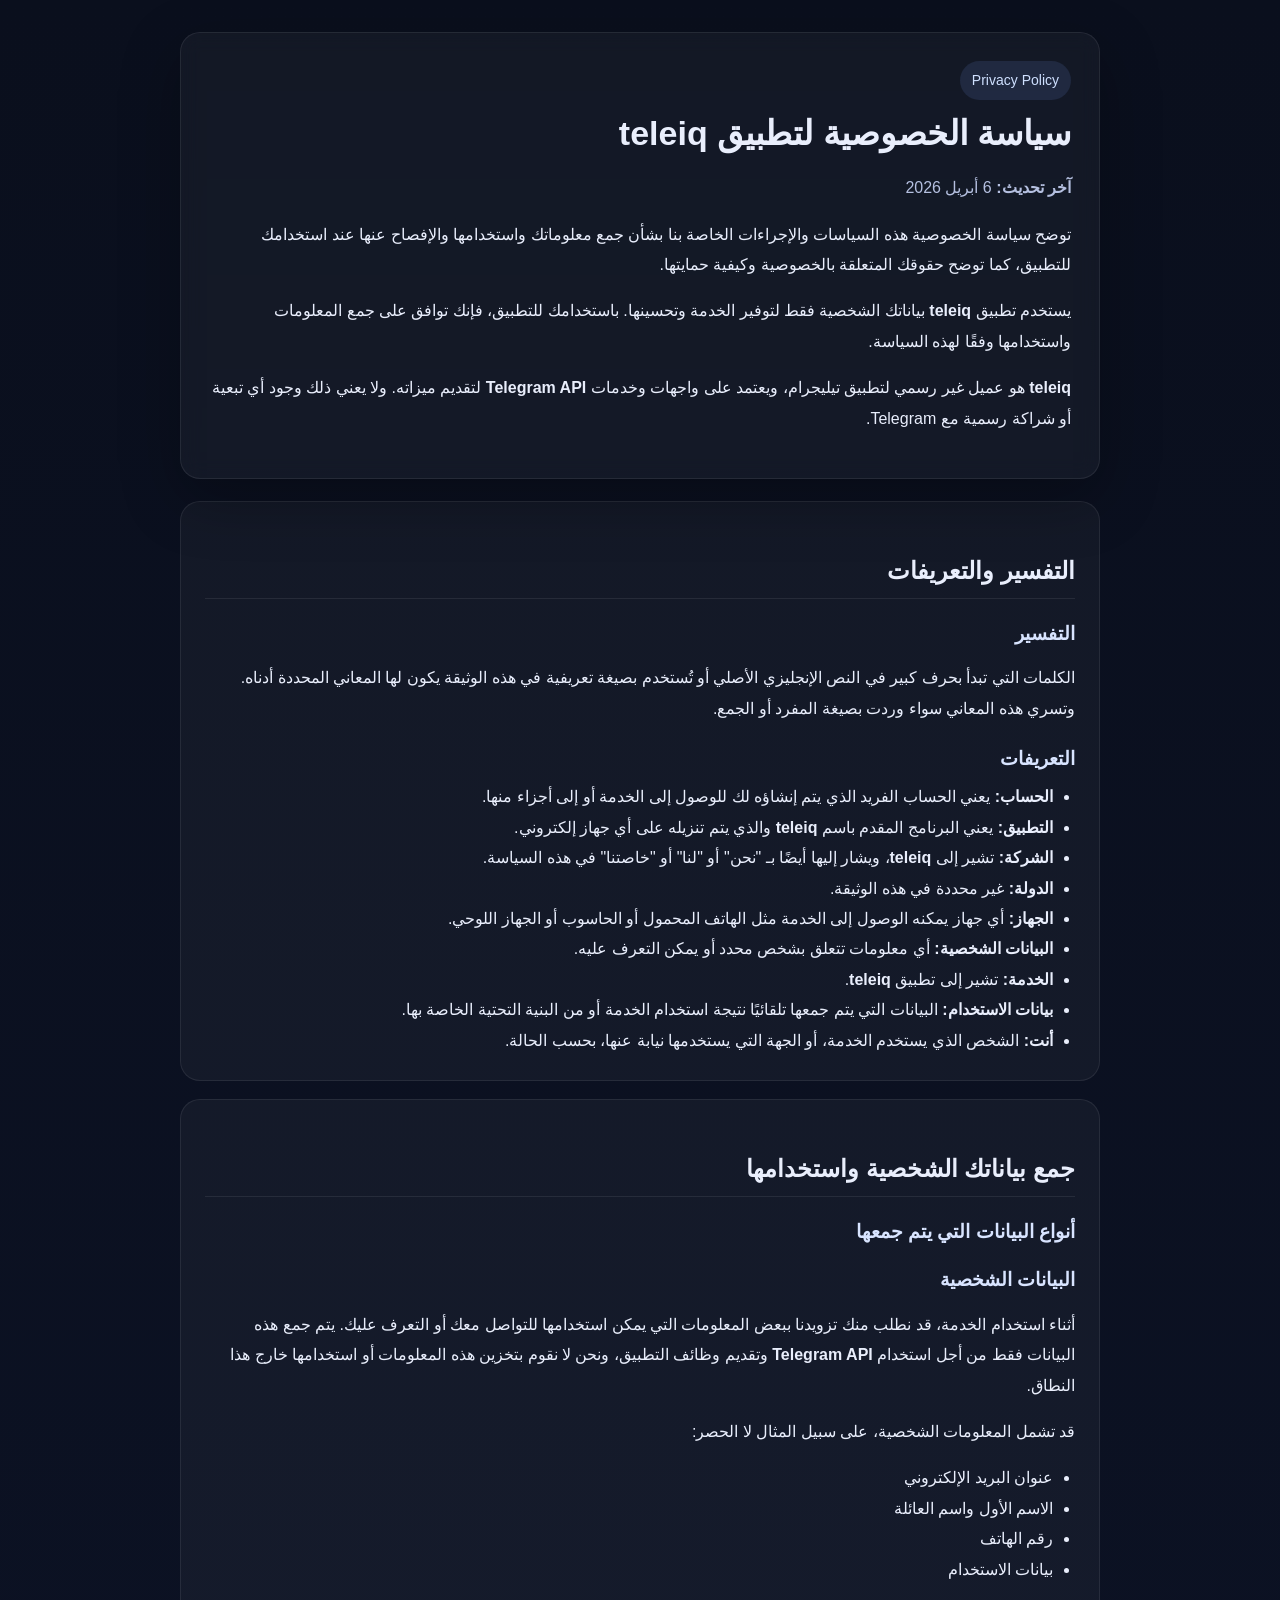
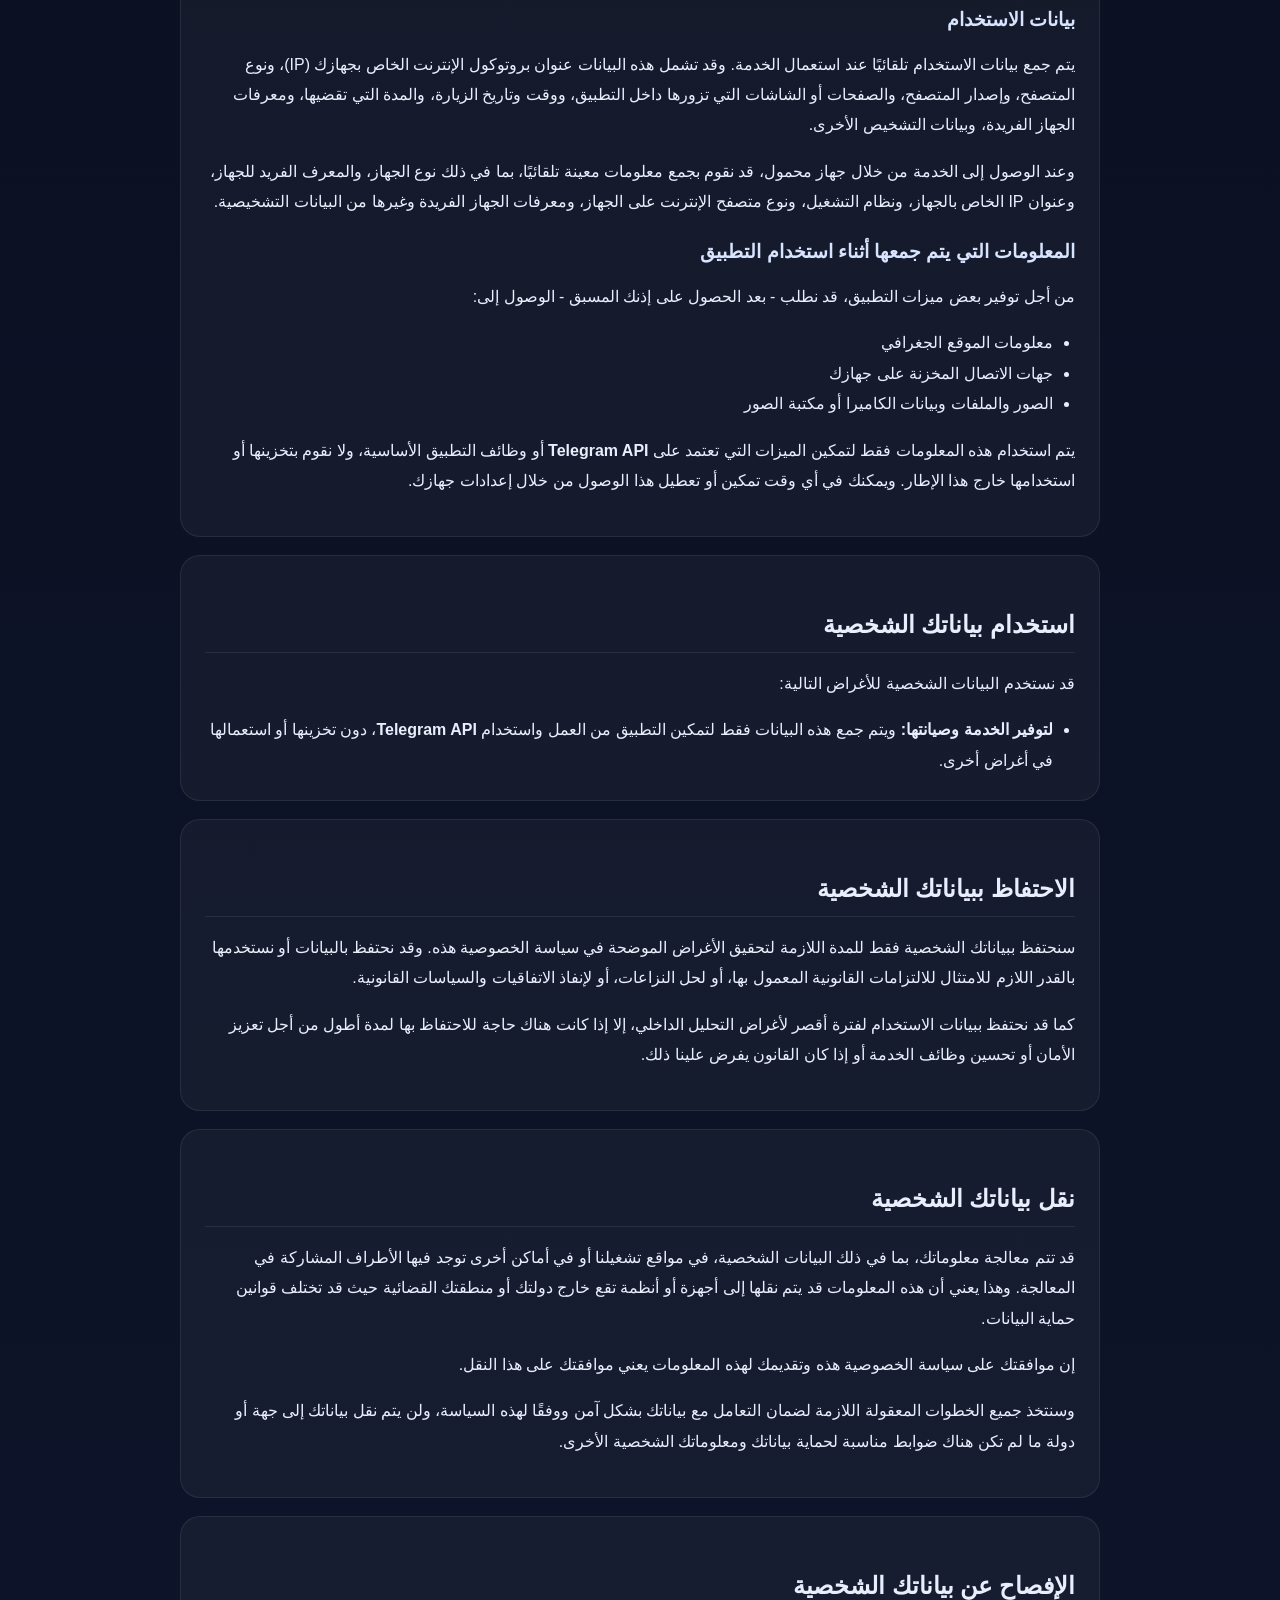
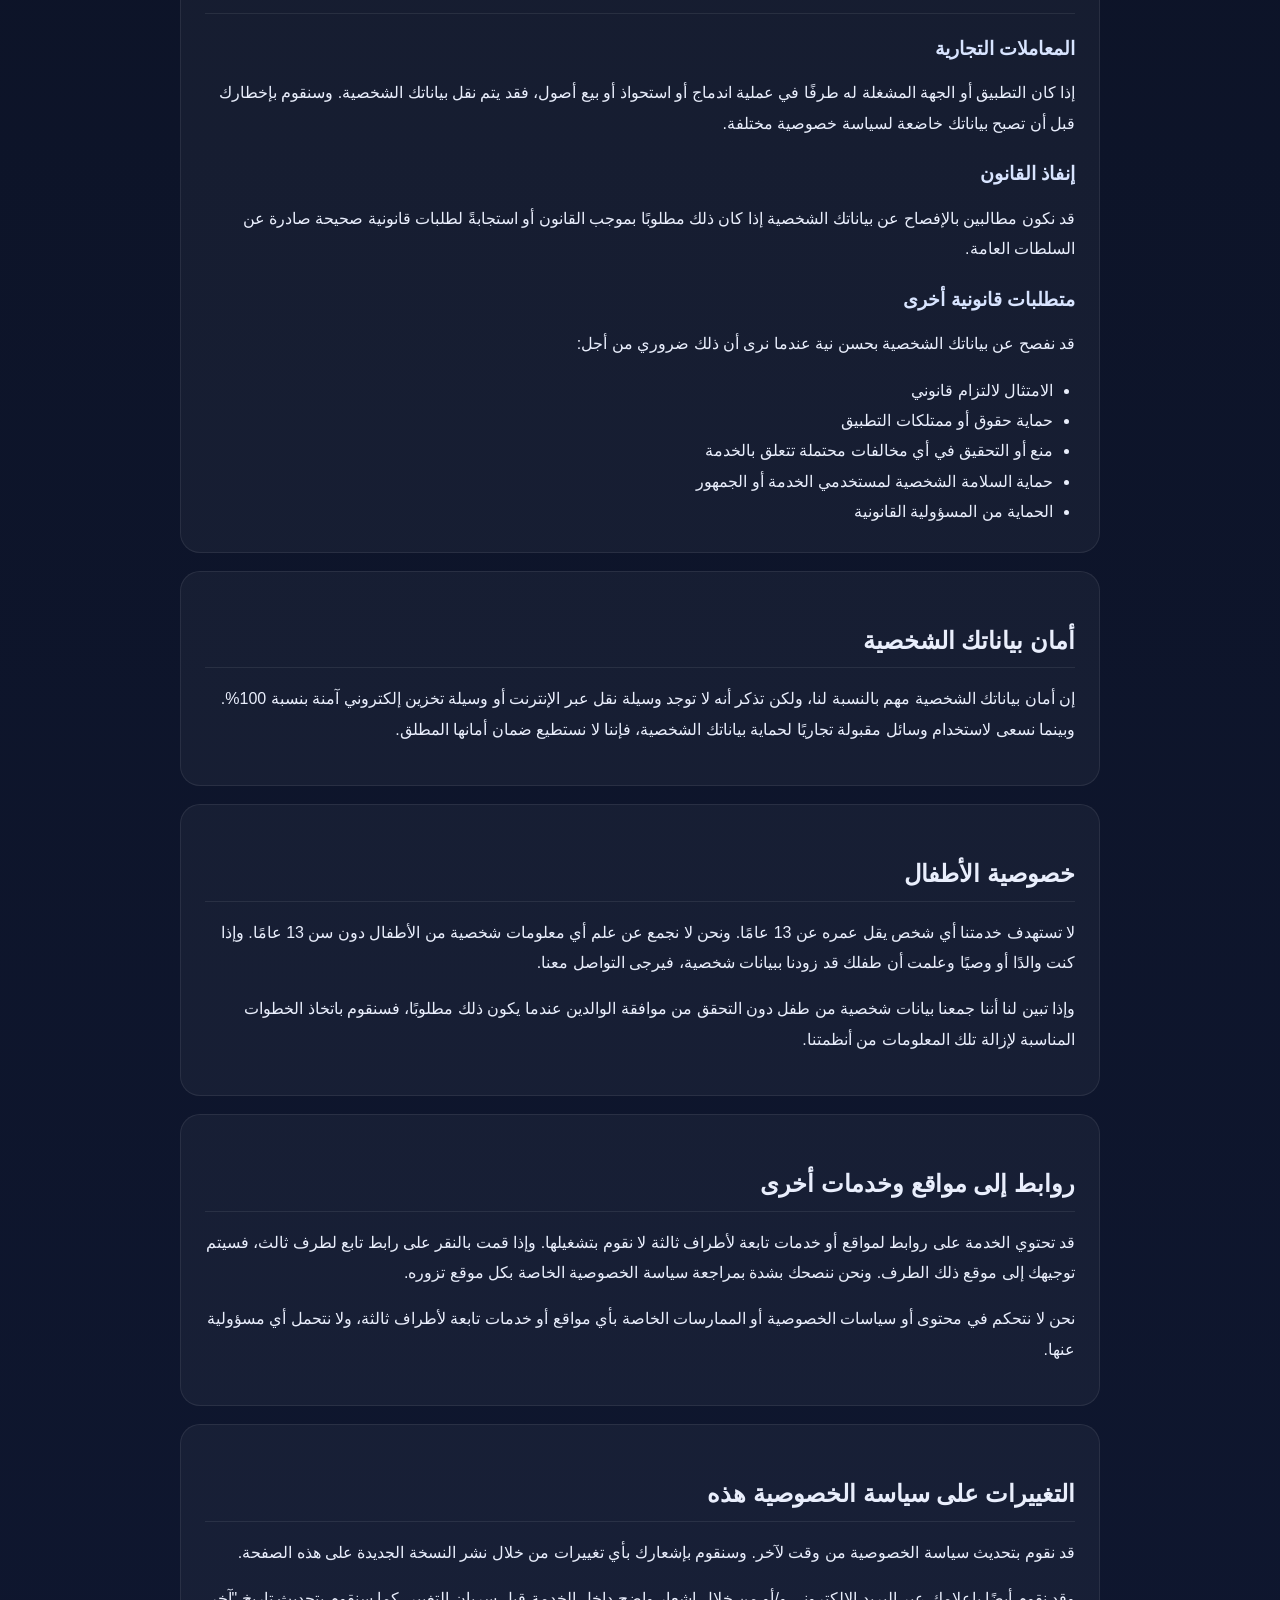
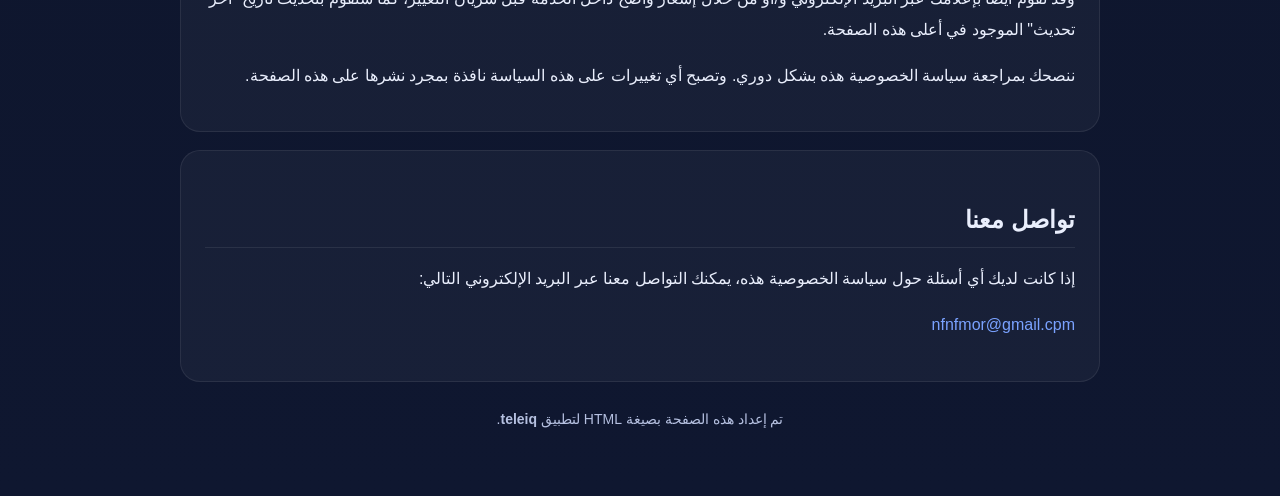
==== teleiq_privacy_policy.html @ 4e54b21d "Add files via upload" ====
<!DOCTYPE html>
<html lang="ar" dir="rtl">
<head>
  <meta charset="UTF-8" />
  <meta name="viewport" content="width=device-width, initial-scale=1.0" />
  <title>سياسة الخصوصية | teleiq</title>
  <style>
    :root {
      --bg: #0b1020;
      --card: #121a2f;
      --card-2: #17213d;
      --text: #e9eefc;
      --muted: #b5c0e0;
      --accent: #7aa2ff;
      --border: rgba(255,255,255,0.08);
    }

    * { box-sizing: border-box; }

    body {
      margin: 0;
      font-family: Tahoma, Arial, sans-serif;
      background: linear-gradient(180deg, #0a0f1d 0%, #0f1730 100%);
      color: var(--text);
      line-height: 1.9;
    }

    .container {
      max-width: 960px;
      margin: 0 auto;
      padding: 32px 20px 64px;
    }

    .hero {
      background: rgba(255,255,255,0.04);
      border: 1px solid var(--border);
      border-radius: 20px;
      padding: 28px;
      backdrop-filter: blur(10px);
      box-shadow: 0 20px 60px rgba(0,0,0,0.28);
      margin-bottom: 22px;
    }

    .badge {
      display: inline-block;
      padding: 6px 12px;
      border-radius: 999px;
      background: rgba(122,162,255,0.12);
      color: #cfe0ff;
      font-size: 14px;
      margin-bottom: 10px;
    }

    h1, h2, h3 { line-height: 1.4; margin-top: 0; }
    h1 { font-size: 34px; margin-bottom: 10px; }
    h2 {
      font-size: 24px;
      margin: 28px 0 12px;
      padding-bottom: 10px;
      border-bottom: 1px solid var(--border);
    }
    h3 { font-size: 19px; margin: 22px 0 10px; color: #d8e4ff; }

    p, li { color: var(--text); }
    .muted { color: var(--muted); }

    .section {
      background: rgba(255,255,255,0.04);
      border: 1px solid var(--border);
      border-radius: 20px;
      padding: 24px;
      margin-top: 18px;
    }

    ul {
      padding-inline-start: 22px;
      margin: 0;
    }

    a {
      color: var(--accent);
      text-decoration: none;
    }

    a:hover { text-decoration: underline; }

    .footer {
      margin-top: 24px;
      color: var(--muted);
      font-size: 14px;
      text-align: center;
    }

    code {
      background: rgba(255,255,255,0.08);
      padding: 2px 8px;
      border-radius: 8px;
      font-family: Consolas, monospace;
      direction: ltr;
      display: inline-block;
    }

    @media (max-width: 640px) {
      h1 { font-size: 28px; }
      h2 { font-size: 21px; }
      .hero, .section { padding: 18px; }
    }
  </style>
</head>
<body>
  <div class="container">
    <section class="hero">
      <div class="badge">Privacy Policy</div>
      <h1>سياسة الخصوصية لتطبيق teleiq</h1>
      <p class="muted"><strong>آخر تحديث:</strong> 6 أبريل 2026</p>
      <p>
        توضح سياسة الخصوصية هذه السياسات والإجراءات الخاصة بنا بشأن جمع معلوماتك واستخدامها والإفصاح عنها عند استخدامك للتطبيق،
        كما توضح حقوقك المتعلقة بالخصوصية وكيفية حمايتها.
      </p>
      <p>
        يستخدم تطبيق <strong>teleiq</strong> بياناتك الشخصية فقط لتوفير الخدمة وتحسينها. باستخدامك للتطبيق، فإنك توافق على جمع
        المعلومات واستخدامها وفقًا لهذه السياسة.
      </p>
      <p>
        <strong>teleiq</strong> هو عميل غير رسمي لتطبيق تيليجرام، ويعتمد على واجهات وخدمات <strong>Telegram API</strong> لتقديم ميزاته.
        ولا يعني ذلك وجود أي تبعية أو شراكة رسمية مع Telegram.
      </p>
    </section>

    <section class="section">
      <h2>التفسير والتعريفات</h2>
      <h3>التفسير</h3>
      <p>
        الكلمات التي تبدأ بحرف كبير في النص الإنجليزي الأصلي أو تُستخدم بصيغة تعريفية في هذه الوثيقة يكون لها المعاني المحددة أدناه.
        وتسري هذه المعاني سواء وردت بصيغة المفرد أو الجمع.
      </p>

      <h3>التعريفات</h3>
      <ul>
        <li><strong>الحساب:</strong> يعني الحساب الفريد الذي يتم إنشاؤه لك للوصول إلى الخدمة أو إلى أجزاء منها.</li>
        <li><strong>التطبيق:</strong> يعني البرنامج المقدم باسم <strong>teleiq</strong> والذي يتم تنزيله على أي جهاز إلكتروني.</li>
        <li><strong>الشركة:</strong> تشير إلى <strong>teleiq</strong>، ويشار إليها أيضًا بـ "نحن" أو "لنا" أو "خاصتنا" في هذه السياسة.</li>
        <li><strong>الدولة:</strong> غير محددة في هذه الوثيقة.</li>
        <li><strong>الجهاز:</strong> أي جهاز يمكنه الوصول إلى الخدمة مثل الهاتف المحمول أو الحاسوب أو الجهاز اللوحي.</li>
        <li><strong>البيانات الشخصية:</strong> أي معلومات تتعلق بشخص محدد أو يمكن التعرف عليه.</li>
        <li><strong>الخدمة:</strong> تشير إلى تطبيق <strong>teleiq</strong>.</li>
        <li><strong>بيانات الاستخدام:</strong> البيانات التي يتم جمعها تلقائيًا نتيجة استخدام الخدمة أو من البنية التحتية الخاصة بها.</li>
        <li><strong>أنت:</strong> الشخص الذي يستخدم الخدمة، أو الجهة التي يستخدمها نيابة عنها، بحسب الحالة.</li>
      </ul>
    </section>

    <section class="section">
      <h2>جمع بياناتك الشخصية واستخدامها</h2>

      <h3>أنواع البيانات التي يتم جمعها</h3>

      <h3>البيانات الشخصية</h3>
      <p>
        أثناء استخدام الخدمة، قد نطلب منك تزويدنا ببعض المعلومات التي يمكن استخدامها للتواصل معك أو التعرف عليك. يتم جمع هذه البيانات
        فقط من أجل استخدام <strong>Telegram API</strong> وتقديم وظائف التطبيق، ونحن لا نقوم بتخزين هذه المعلومات أو استخدامها خارج هذا النطاق.
      </p>
      <p>قد تشمل المعلومات الشخصية، على سبيل المثال لا الحصر:</p>
      <ul>
        <li>عنوان البريد الإلكتروني</li>
        <li>الاسم الأول واسم العائلة</li>
        <li>رقم الهاتف</li>
        <li>بيانات الاستخدام</li>
      </ul>

      <h3>بيانات الاستخدام</h3>
      <p>
        يتم جمع بيانات الاستخدام تلقائيًا عند استعمال الخدمة. وقد تشمل هذه البيانات عنوان بروتوكول الإنترنت الخاص بجهازك (IP)، ونوع المتصفح،
        وإصدار المتصفح، والصفحات أو الشاشات التي تزورها داخل التطبيق، ووقت وتاريخ الزيارة، والمدة التي تقضيها، ومعرفات الجهاز الفريدة،
        وبيانات التشخيص الأخرى.
      </p>
      <p>
        وعند الوصول إلى الخدمة من خلال جهاز محمول، قد نقوم بجمع معلومات معينة تلقائيًا، بما في ذلك نوع الجهاز، والمعرف الفريد للجهاز،
        وعنوان IP الخاص بالجهاز، ونظام التشغيل، ونوع متصفح الإنترنت على الجهاز، ومعرفات الجهاز الفريدة وغيرها من البيانات التشخيصية.
      </p>

      <h3>المعلومات التي يتم جمعها أثناء استخدام التطبيق</h3>
      <p>من أجل توفير بعض ميزات التطبيق، قد نطلب - بعد الحصول على إذنك المسبق - الوصول إلى:</p>
      <ul>
        <li>معلومات الموقع الجغرافي</li>
        <li>جهات الاتصال المخزنة على جهازك</li>
        <li>الصور والملفات وبيانات الكاميرا أو مكتبة الصور</li>
      </ul>
      <p>
        يتم استخدام هذه المعلومات فقط لتمكين الميزات التي تعتمد على <strong>Telegram API</strong> أو وظائف التطبيق الأساسية، ولا نقوم بتخزينها
        أو استخدامها خارج هذا الإطار. ويمكنك في أي وقت تمكين أو تعطيل هذا الوصول من خلال إعدادات جهازك.
      </p>
    </section>

    <section class="section">
      <h2>استخدام بياناتك الشخصية</h2>
      <p>قد نستخدم البيانات الشخصية للأغراض التالية:</p>
      <ul>
        <li>
          <strong>لتوفير الخدمة وصيانتها:</strong>
          ويتم جمع هذه البيانات فقط لتمكين التطبيق من العمل واستخدام <strong>Telegram API</strong>، دون تخزينها أو استعمالها في أغراض أخرى.
        </li>
      </ul>
    </section>

    <section class="section">
      <h2>الاحتفاظ ببياناتك الشخصية</h2>
      <p>
        سنحتفظ ببياناتك الشخصية فقط للمدة اللازمة لتحقيق الأغراض الموضحة في سياسة الخصوصية هذه. وقد نحتفظ بالبيانات أو نستخدمها بالقدر اللازم
        للامتثال للالتزامات القانونية المعمول بها، أو لحل النزاعات، أو لإنفاذ الاتفاقيات والسياسات القانونية.
      </p>
      <p>
        كما قد نحتفظ ببيانات الاستخدام لفترة أقصر لأغراض التحليل الداخلي، إلا إذا كانت هناك حاجة للاحتفاظ بها لمدة أطول من أجل تعزيز الأمان
        أو تحسين وظائف الخدمة أو إذا كان القانون يفرض علينا ذلك.
      </p>
    </section>

    <section class="section">
      <h2>نقل بياناتك الشخصية</h2>
      <p>
        قد تتم معالجة معلوماتك، بما في ذلك البيانات الشخصية، في مواقع تشغيلنا أو في أماكن أخرى توجد فيها الأطراف المشاركة في المعالجة.
        وهذا يعني أن هذه المعلومات قد يتم نقلها إلى أجهزة أو أنظمة تقع خارج دولتك أو منطقتك القضائية حيث قد تختلف قوانين حماية البيانات.
      </p>
      <p>
        إن موافقتك على سياسة الخصوصية هذه وتقديمك لهذه المعلومات يعني موافقتك على هذا النقل.
      </p>
      <p>
        وسنتخذ جميع الخطوات المعقولة اللازمة لضمان التعامل مع بياناتك بشكل آمن ووفقًا لهذه السياسة، ولن يتم نقل بياناتك إلى جهة أو دولة
        ما لم تكن هناك ضوابط مناسبة لحماية بياناتك ومعلوماتك الشخصية الأخرى.
      </p>
    </section>

    <section class="section">
      <h2>الإفصاح عن بياناتك الشخصية</h2>

      <h3>المعاملات التجارية</h3>
      <p>
        إذا كان التطبيق أو الجهة المشغلة له طرفًا في عملية اندماج أو استحواذ أو بيع أصول، فقد يتم نقل بياناتك الشخصية. وسنقوم بإخطارك قبل أن
        تصبح بياناتك خاضعة لسياسة خصوصية مختلفة.
      </p>

      <h3>إنفاذ القانون</h3>
      <p>
        قد نكون مطالبين بالإفصاح عن بياناتك الشخصية إذا كان ذلك مطلوبًا بموجب القانون أو استجابةً لطلبات قانونية صحيحة صادرة عن السلطات العامة.
      </p>

      <h3>متطلبات قانونية أخرى</h3>
      <p>قد نفصح عن بياناتك الشخصية بحسن نية عندما نرى أن ذلك ضروري من أجل:</p>
      <ul>
        <li>الامتثال لالتزام قانوني</li>
        <li>حماية حقوق أو ممتلكات التطبيق</li>
        <li>منع أو التحقيق في أي مخالفات محتملة تتعلق بالخدمة</li>
        <li>حماية السلامة الشخصية لمستخدمي الخدمة أو الجمهور</li>
        <li>الحماية من المسؤولية القانونية</li>
      </ul>
    </section>

    <section class="section">
      <h2>أمان بياناتك الشخصية</h2>
      <p>
        إن أمان بياناتك الشخصية مهم بالنسبة لنا، ولكن تذكر أنه لا توجد وسيلة نقل عبر الإنترنت أو وسيلة تخزين إلكتروني آمنة بنسبة 100%.
        وبينما نسعى لاستخدام وسائل مقبولة تجاريًا لحماية بياناتك الشخصية، فإننا لا نستطيع ضمان أمانها المطلق.
      </p>
    </section>

    <section class="section">
      <h2>خصوصية الأطفال</h2>
      <p>
        لا تستهدف خدمتنا أي شخص يقل عمره عن 13 عامًا. ونحن لا نجمع عن علم أي معلومات شخصية من الأطفال دون سن 13 عامًا.
        وإذا كنت والدًا أو وصيًا وعلمت أن طفلك قد زودنا ببيانات شخصية، فيرجى التواصل معنا.
      </p>
      <p>
        وإذا تبين لنا أننا جمعنا بيانات شخصية من طفل دون التحقق من موافقة الوالدين عندما يكون ذلك مطلوبًا، فسنقوم باتخاذ الخطوات المناسبة
        لإزالة تلك المعلومات من أنظمتنا.
      </p>
    </section>

    <section class="section">
      <h2>روابط إلى مواقع وخدمات أخرى</h2>
      <p>
        قد تحتوي الخدمة على روابط لمواقع أو خدمات تابعة لأطراف ثالثة لا نقوم بتشغيلها. وإذا قمت بالنقر على رابط تابع لطرف ثالث،
        فسيتم توجيهك إلى موقع ذلك الطرف. ونحن ننصحك بشدة بمراجعة سياسة الخصوصية الخاصة بكل موقع تزوره.
      </p>
      <p>
        نحن لا نتحكم في محتوى أو سياسات الخصوصية أو الممارسات الخاصة بأي مواقع أو خدمات تابعة لأطراف ثالثة، ولا نتحمل أي مسؤولية عنها.
      </p>
    </section>

    <section class="section">
      <h2>التغييرات على سياسة الخصوصية هذه</h2>
      <p>
        قد نقوم بتحديث سياسة الخصوصية من وقت لآخر. وسنقوم بإشعارك بأي تغييرات من خلال نشر النسخة الجديدة على هذه الصفحة.
      </p>
      <p>
        وقد نقوم أيضًا بإعلامك عبر البريد الإلكتروني و/أو من خلال إشعار واضح داخل الخدمة قبل سريان التغيير، كما سنقوم بتحديث تاريخ
        "آخر تحديث" الموجود في أعلى هذه الصفحة.
      </p>
      <p>
        ننصحك بمراجعة سياسة الخصوصية هذه بشكل دوري. وتصبح أي تغييرات على هذه السياسة نافذة بمجرد نشرها على هذه الصفحة.
      </p>
    </section>

    <section class="section">
      <h2>تواصل معنا</h2>
      <p>إذا كانت لديك أي أسئلة حول سياسة الخصوصية هذه، يمكنك التواصل معنا عبر البريد الإلكتروني التالي:</p>
      <p><a href="mailto:nfnfmor@gmail.cpm">nfnfmor@gmail.cpm</a></p>
    </section>

    <div class="footer">
      تم إعداد هذه الصفحة بصيغة HTML لتطبيق <strong>teleiq</strong>.
    </div>
  </div>
</body>
</html>
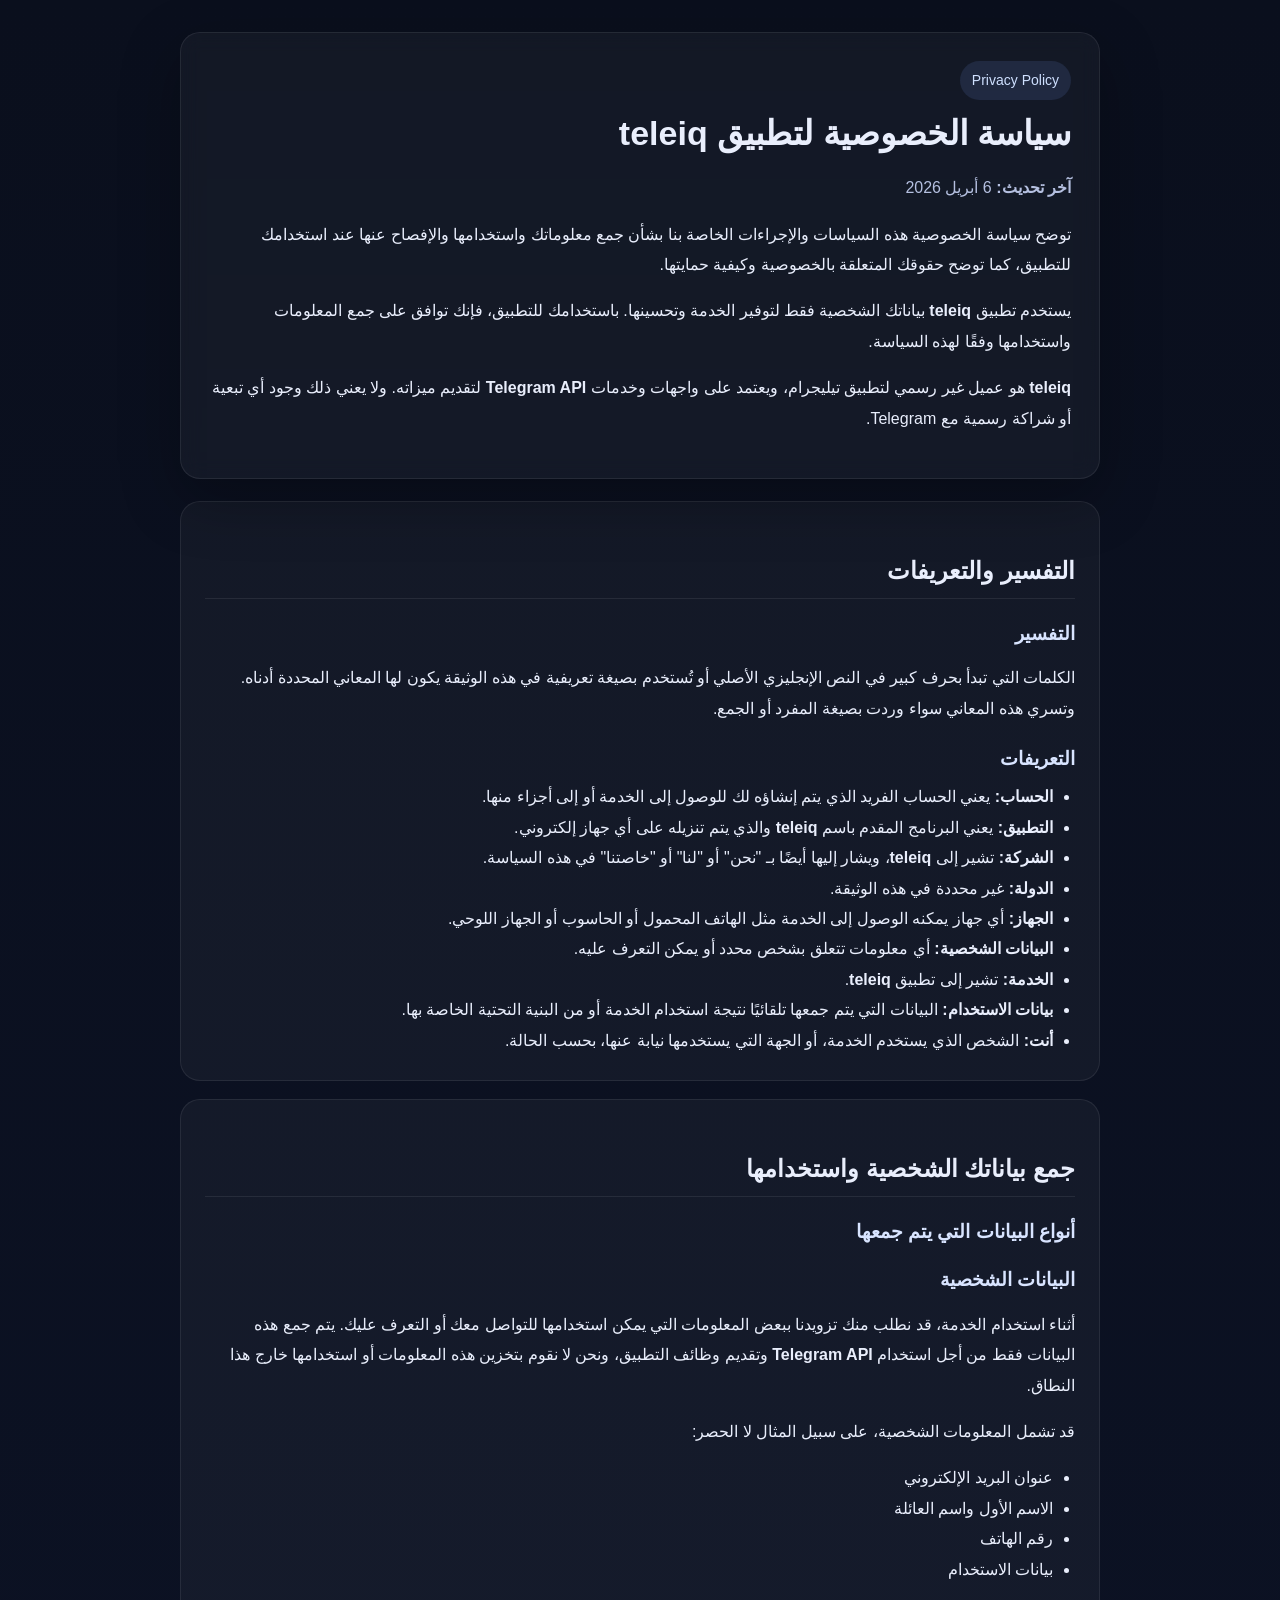
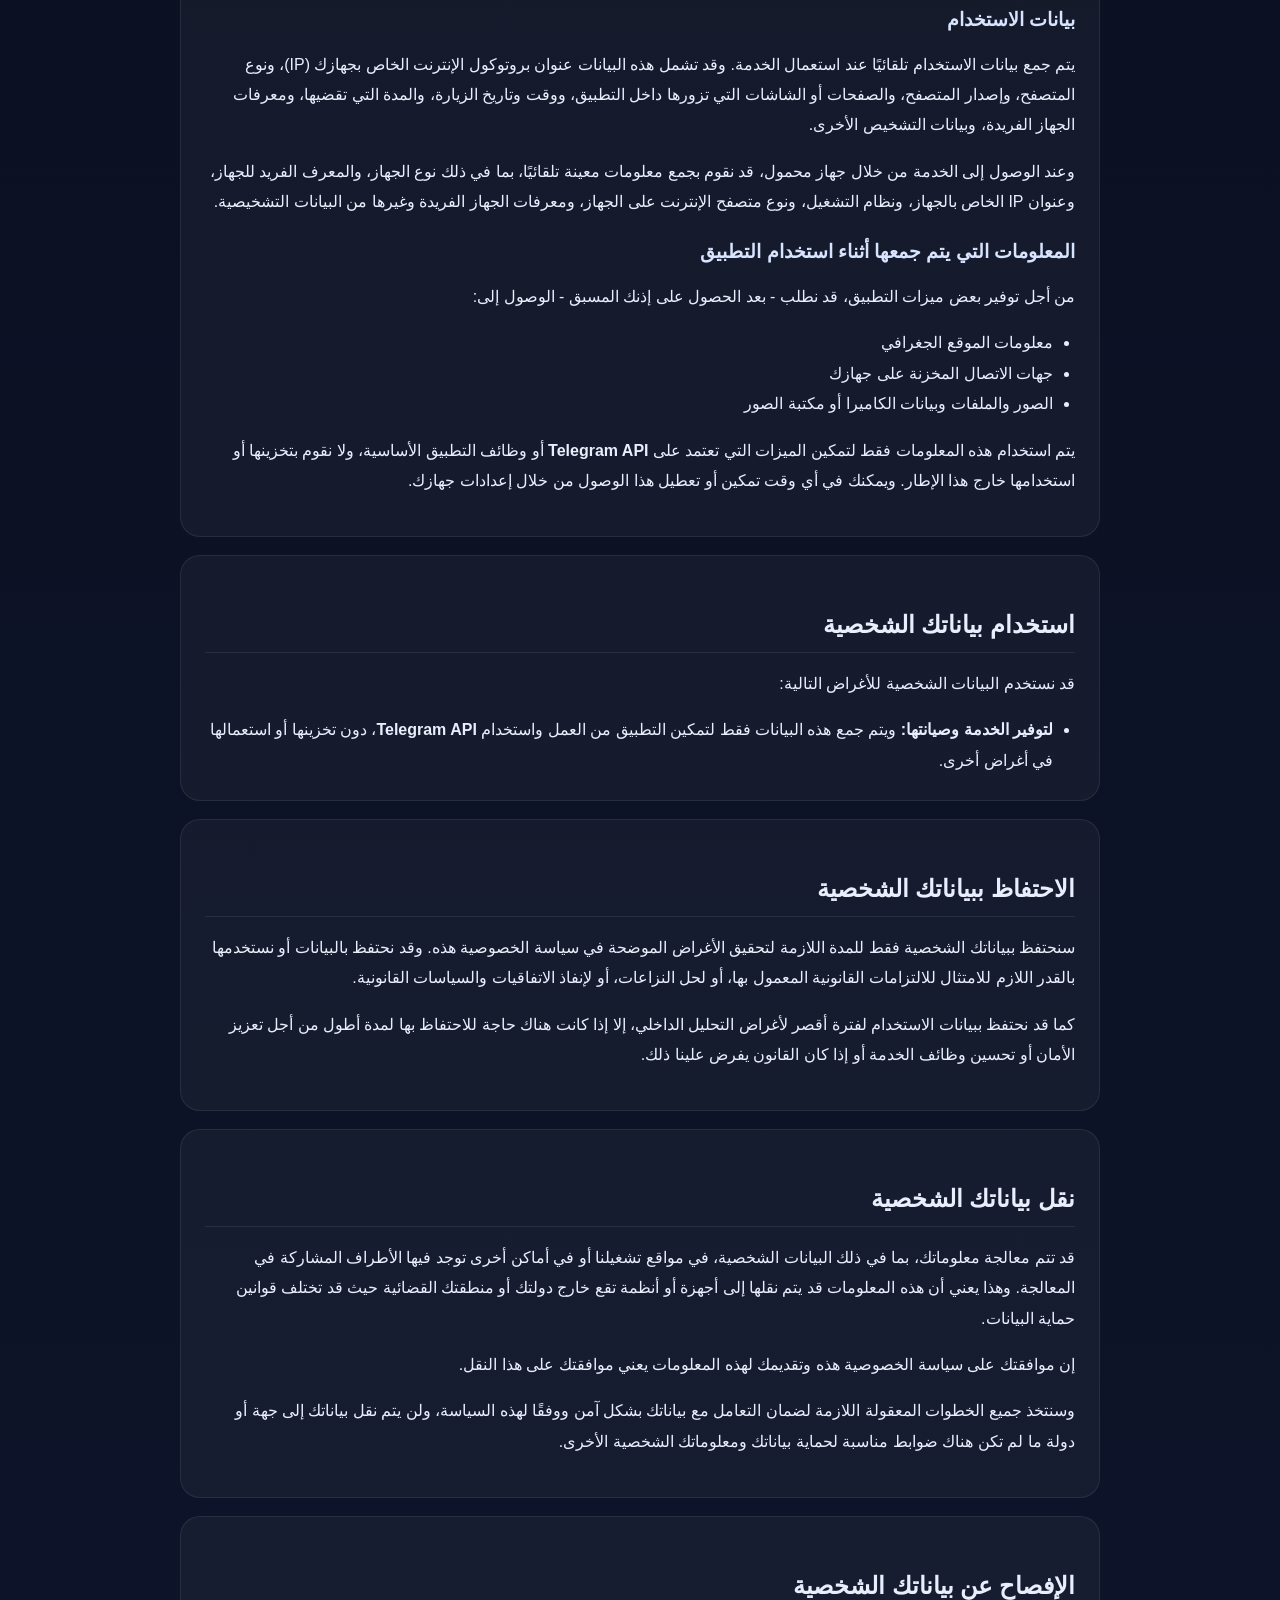
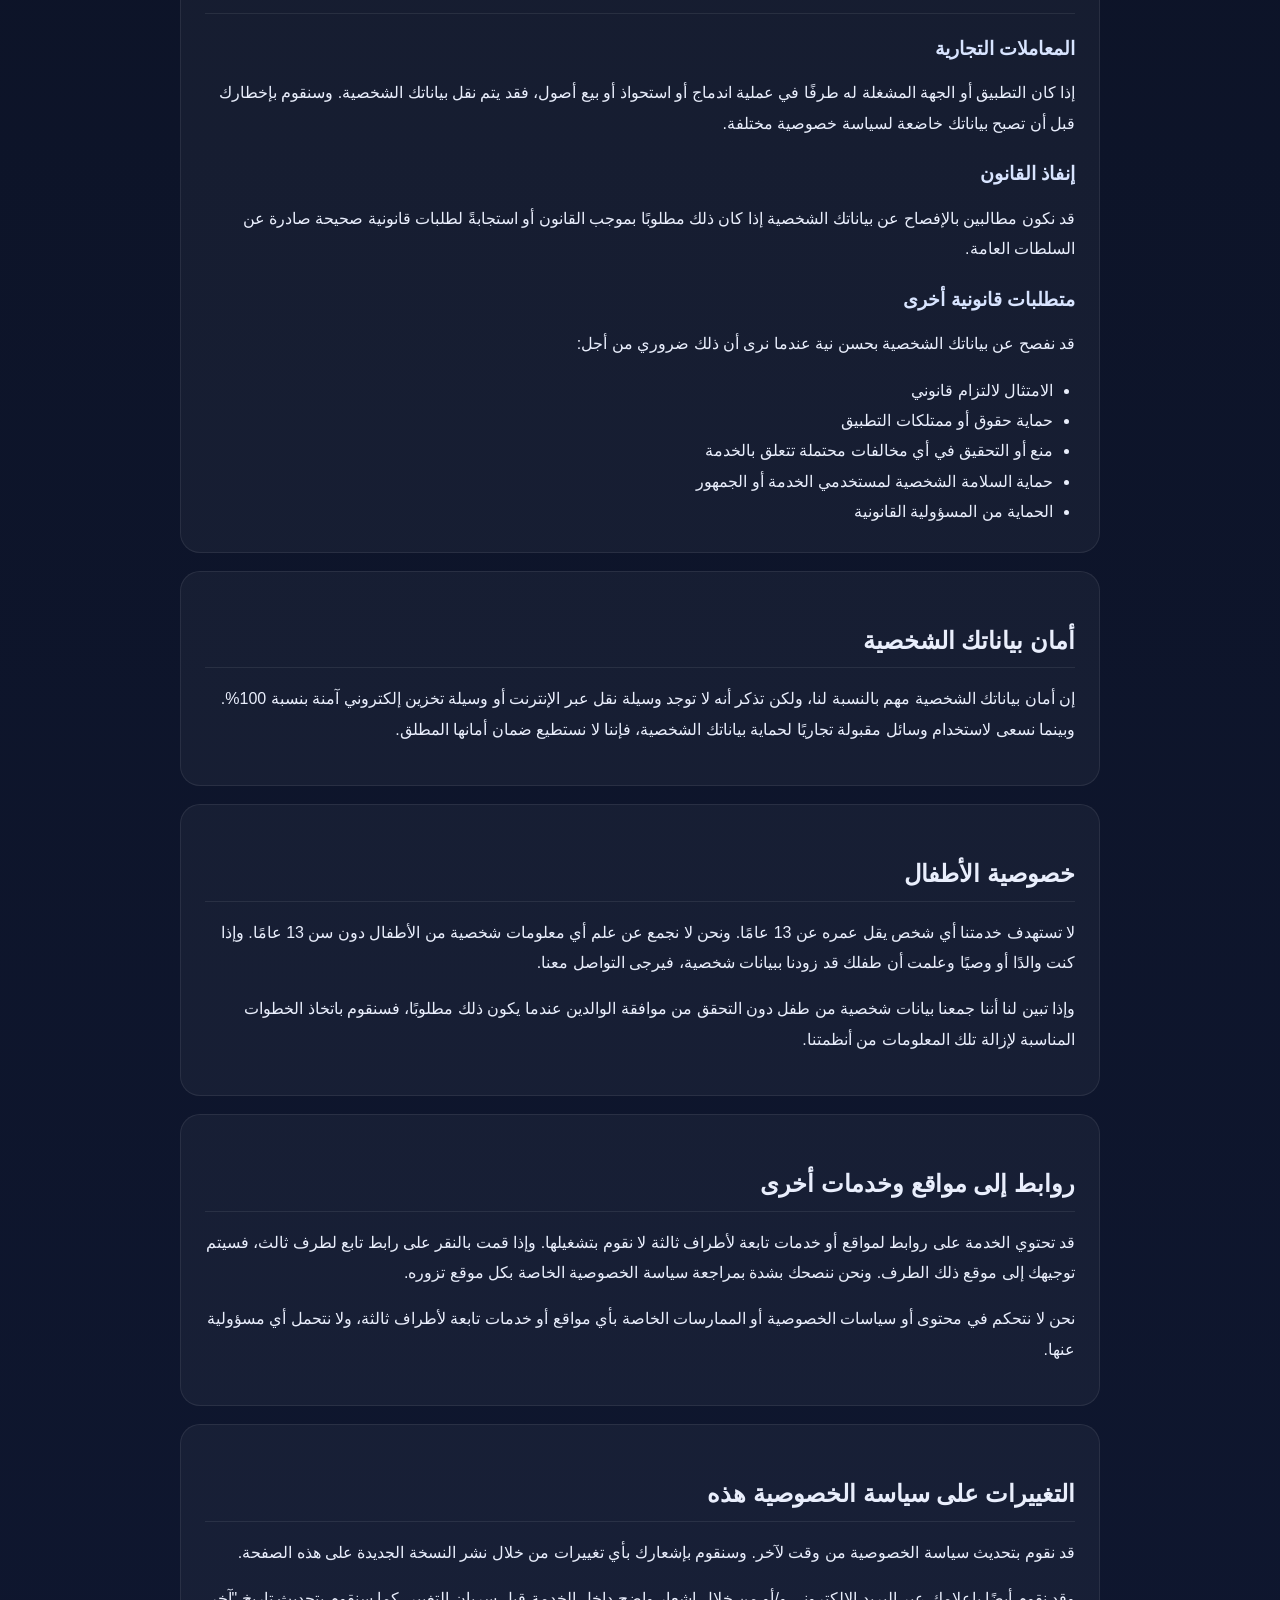
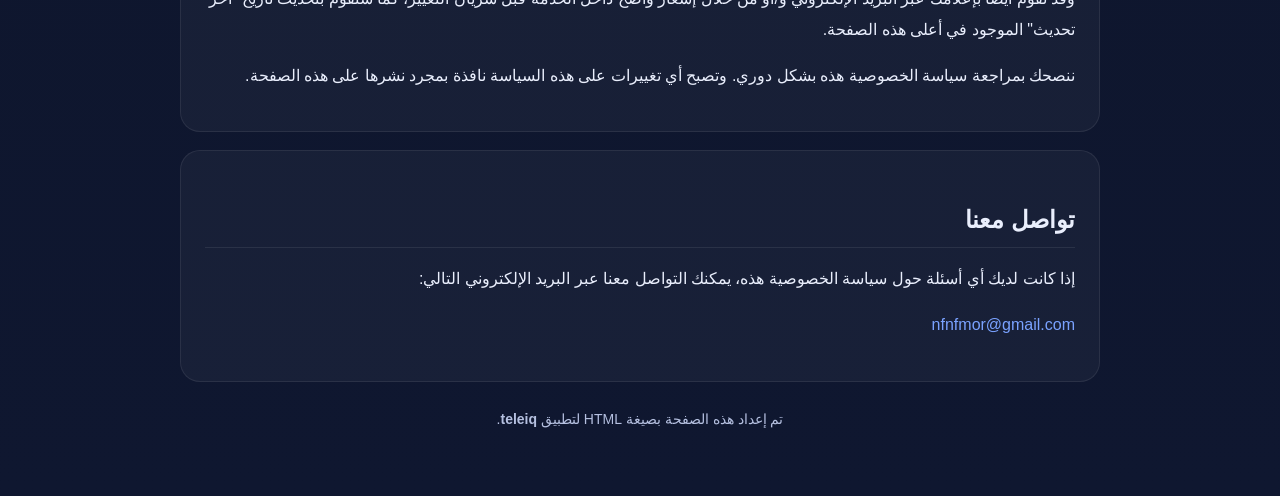
==== commit 59cc8ffc: "Update teleiq_privacy_policy.html" ====
--- a/teleiq_privacy_policy.html
+++ b/teleiq_privacy_policy.html
@@ -302,7 +302,7 @@
     <section class="section">
       <h2>تواصل معنا</h2>
       <p>إذا كانت لديك أي أسئلة حول سياسة الخصوصية هذه، يمكنك التواصل معنا عبر البريد الإلكتروني التالي:</p>
-      <p><a href="mailto:nfnfmor@gmail.cpm">nfnfmor@gmail.cpm</a></p>
+      <p><a href="mailto:nfnfmor@gmail.cpm">nfnfmor@gmail.com</a></p>
     </section>
 
     <div class="footer">
